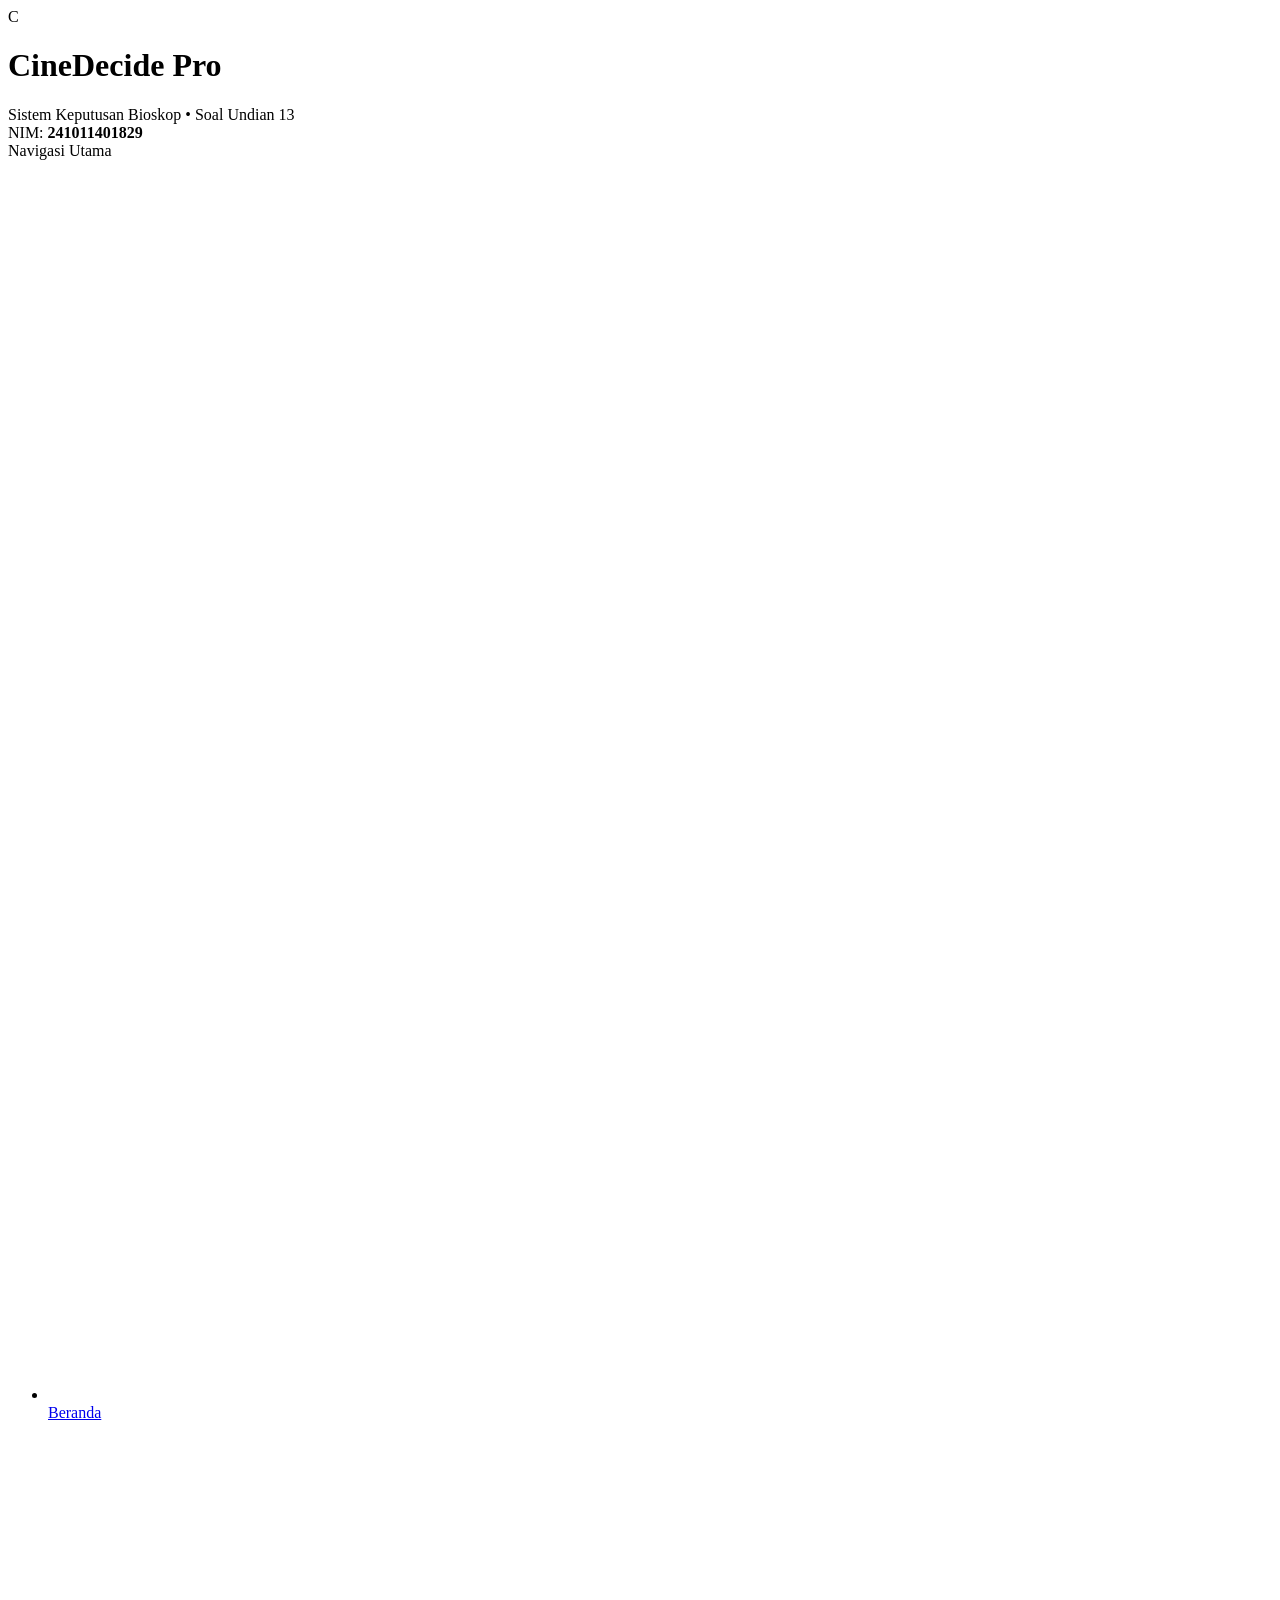
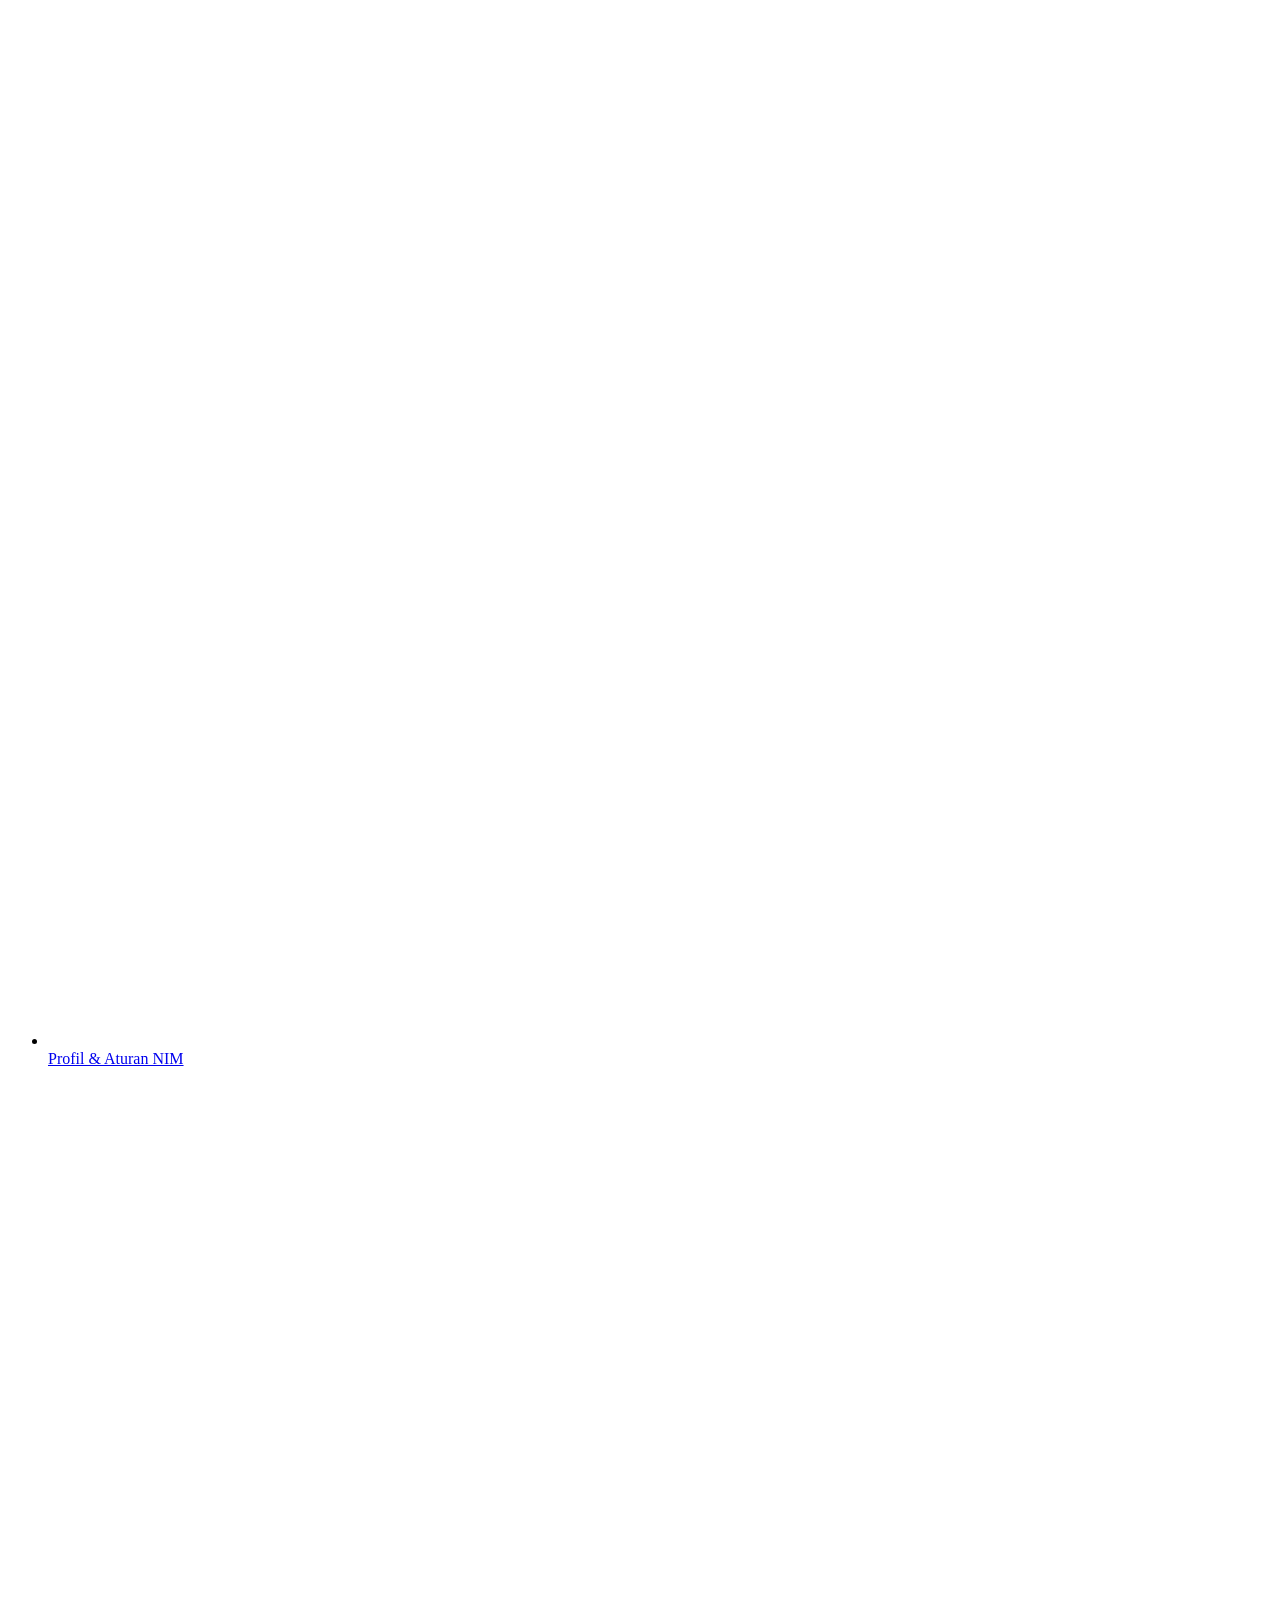
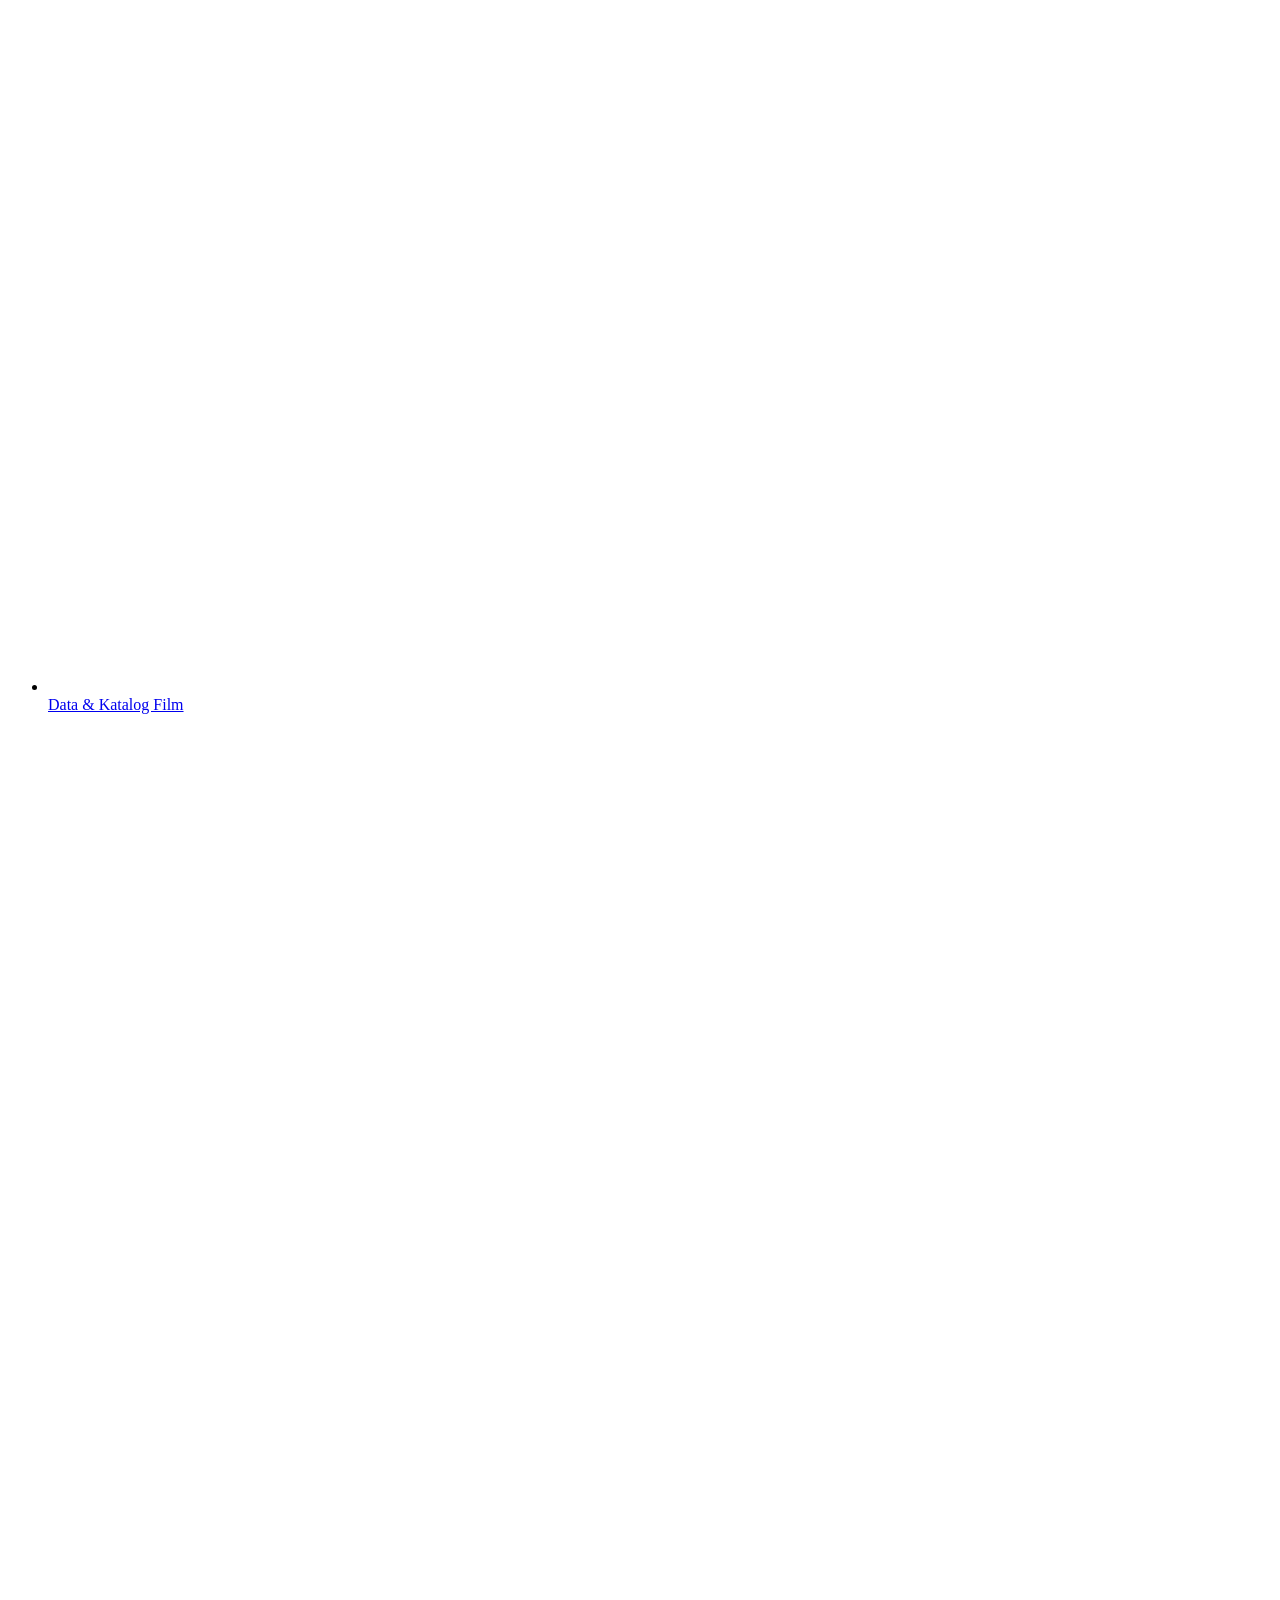
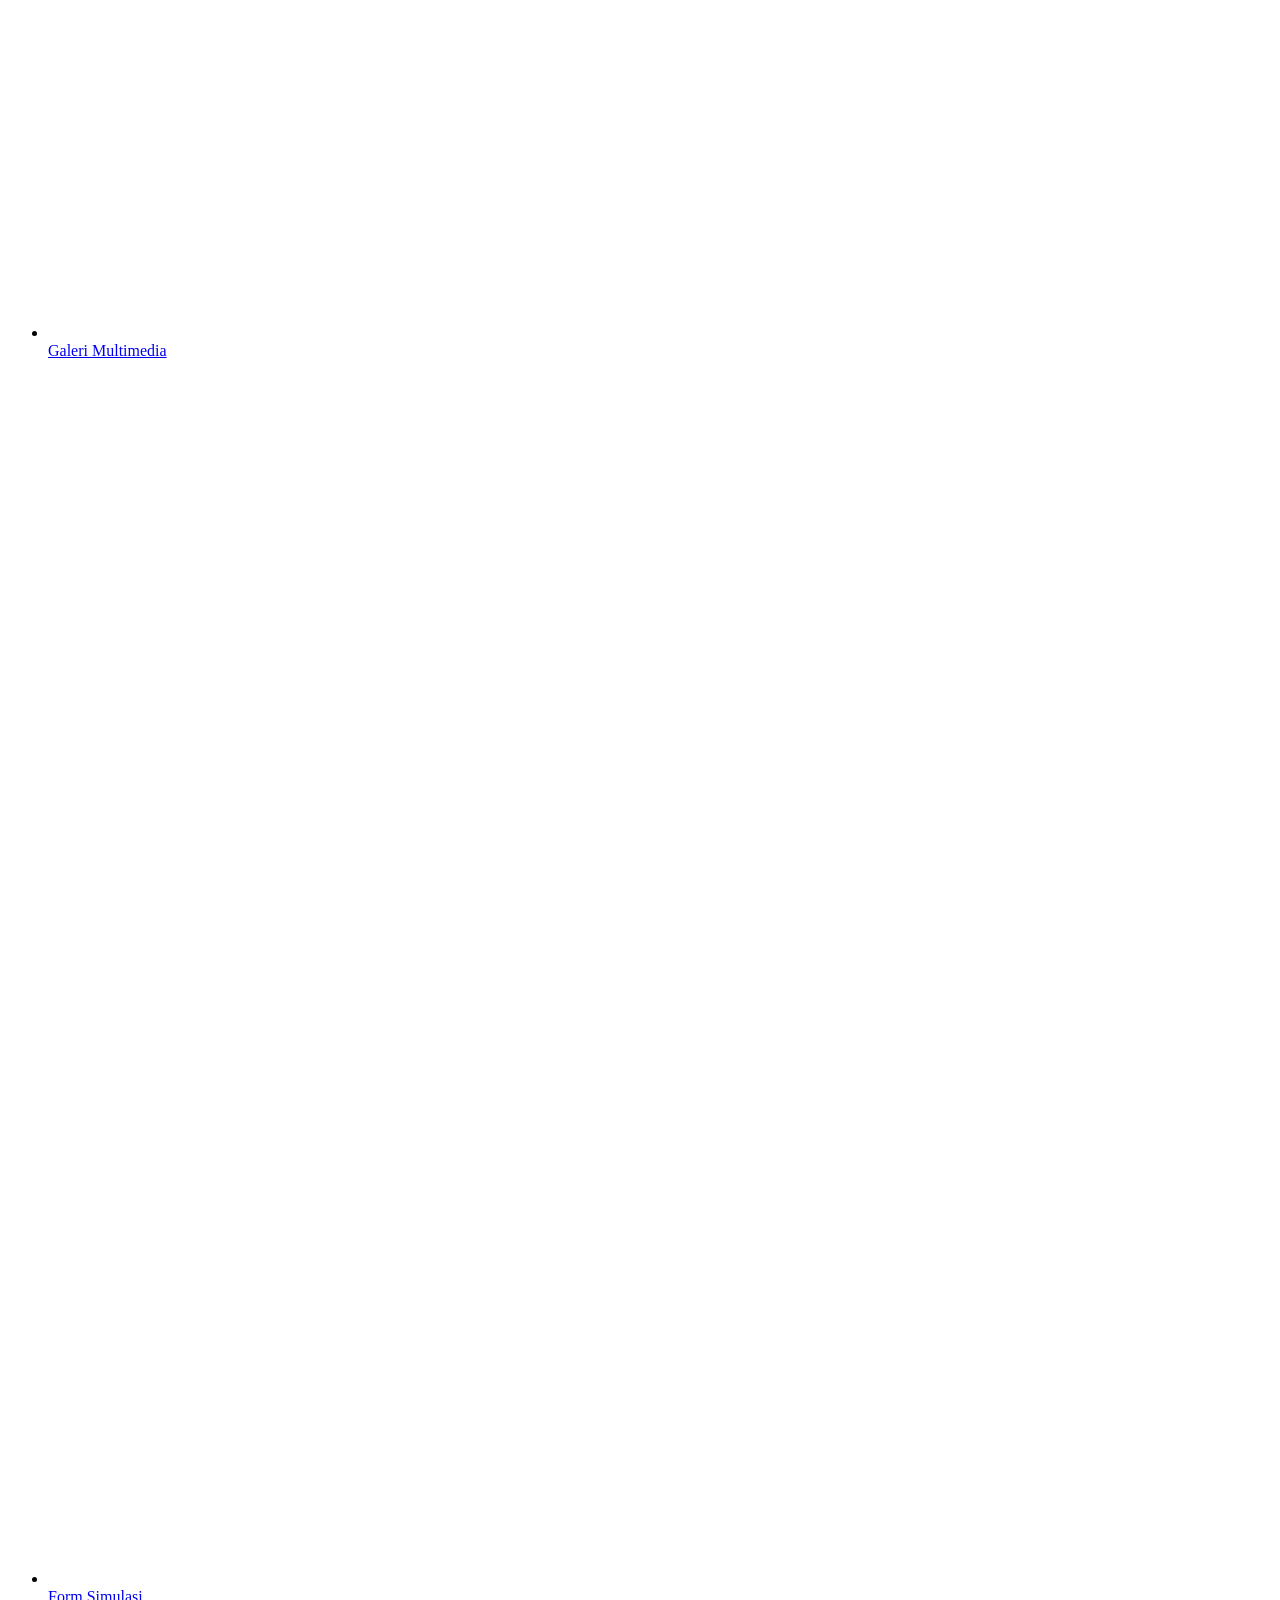
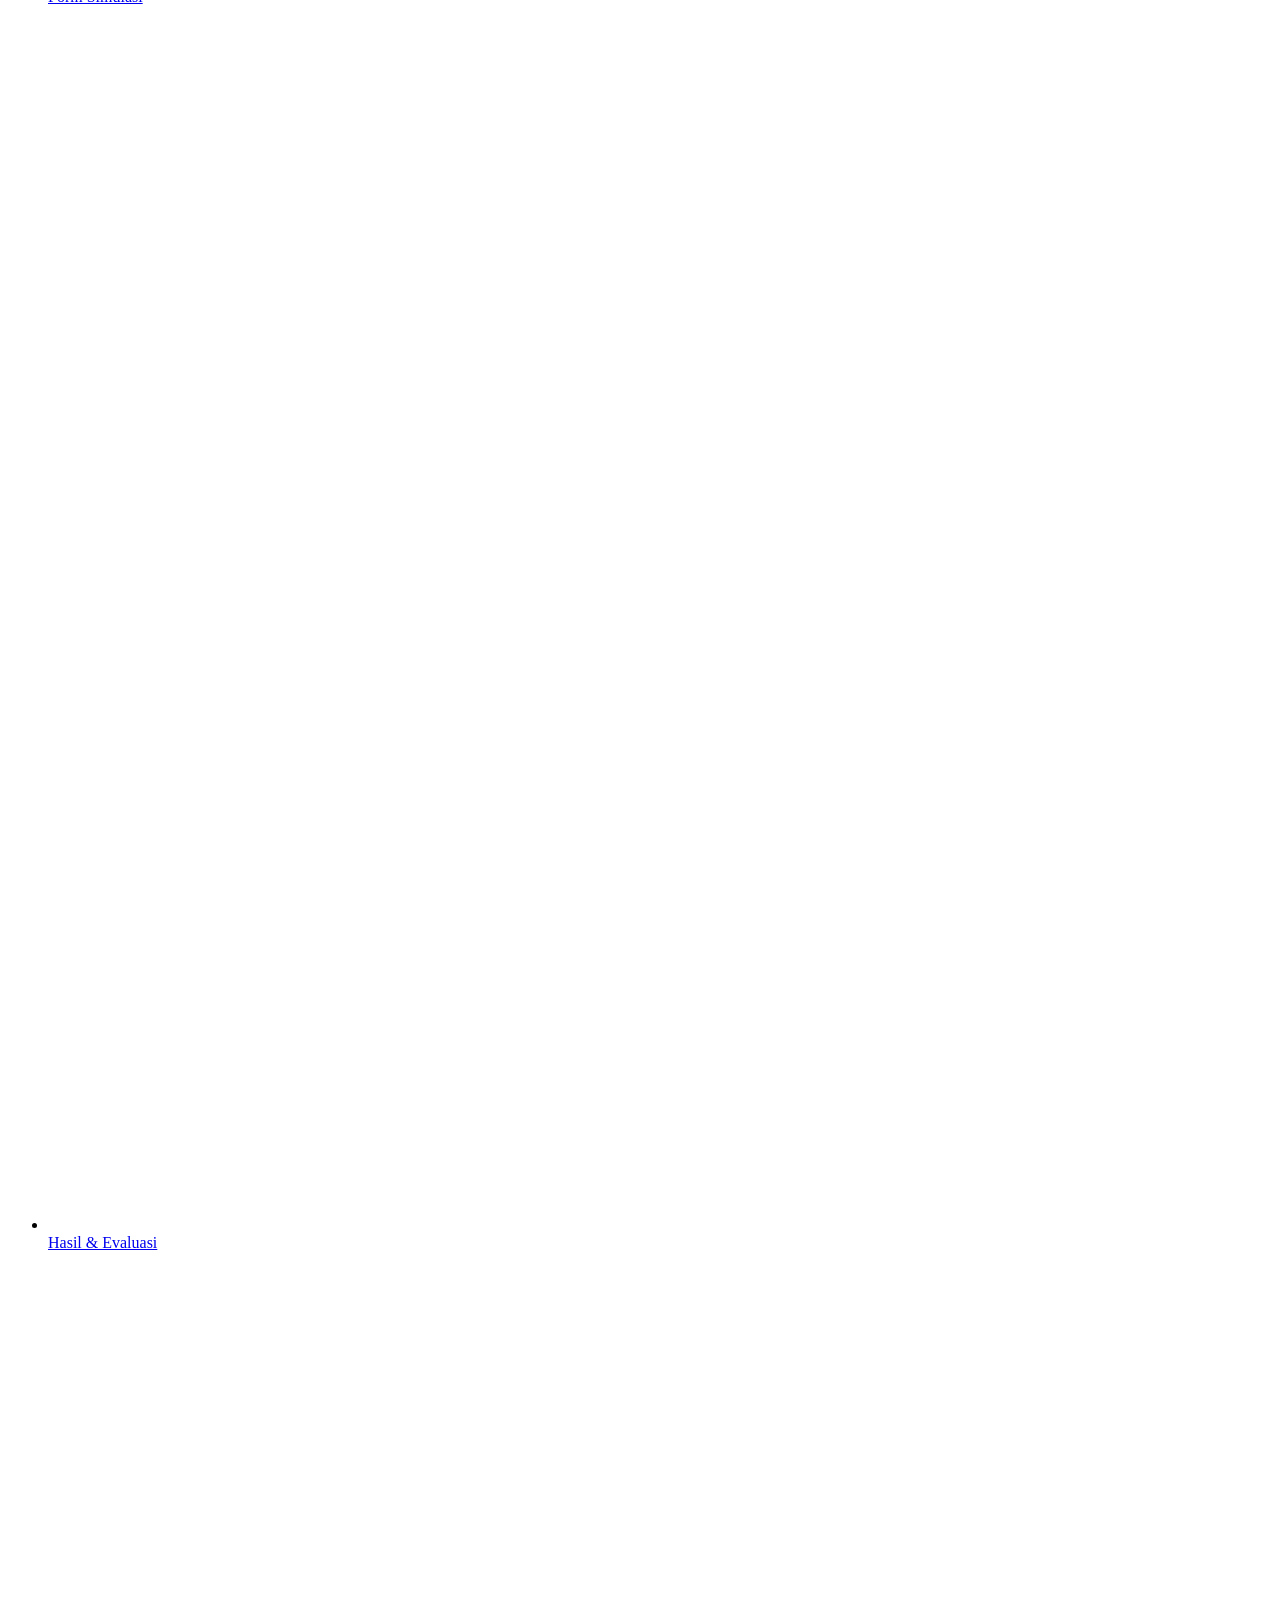
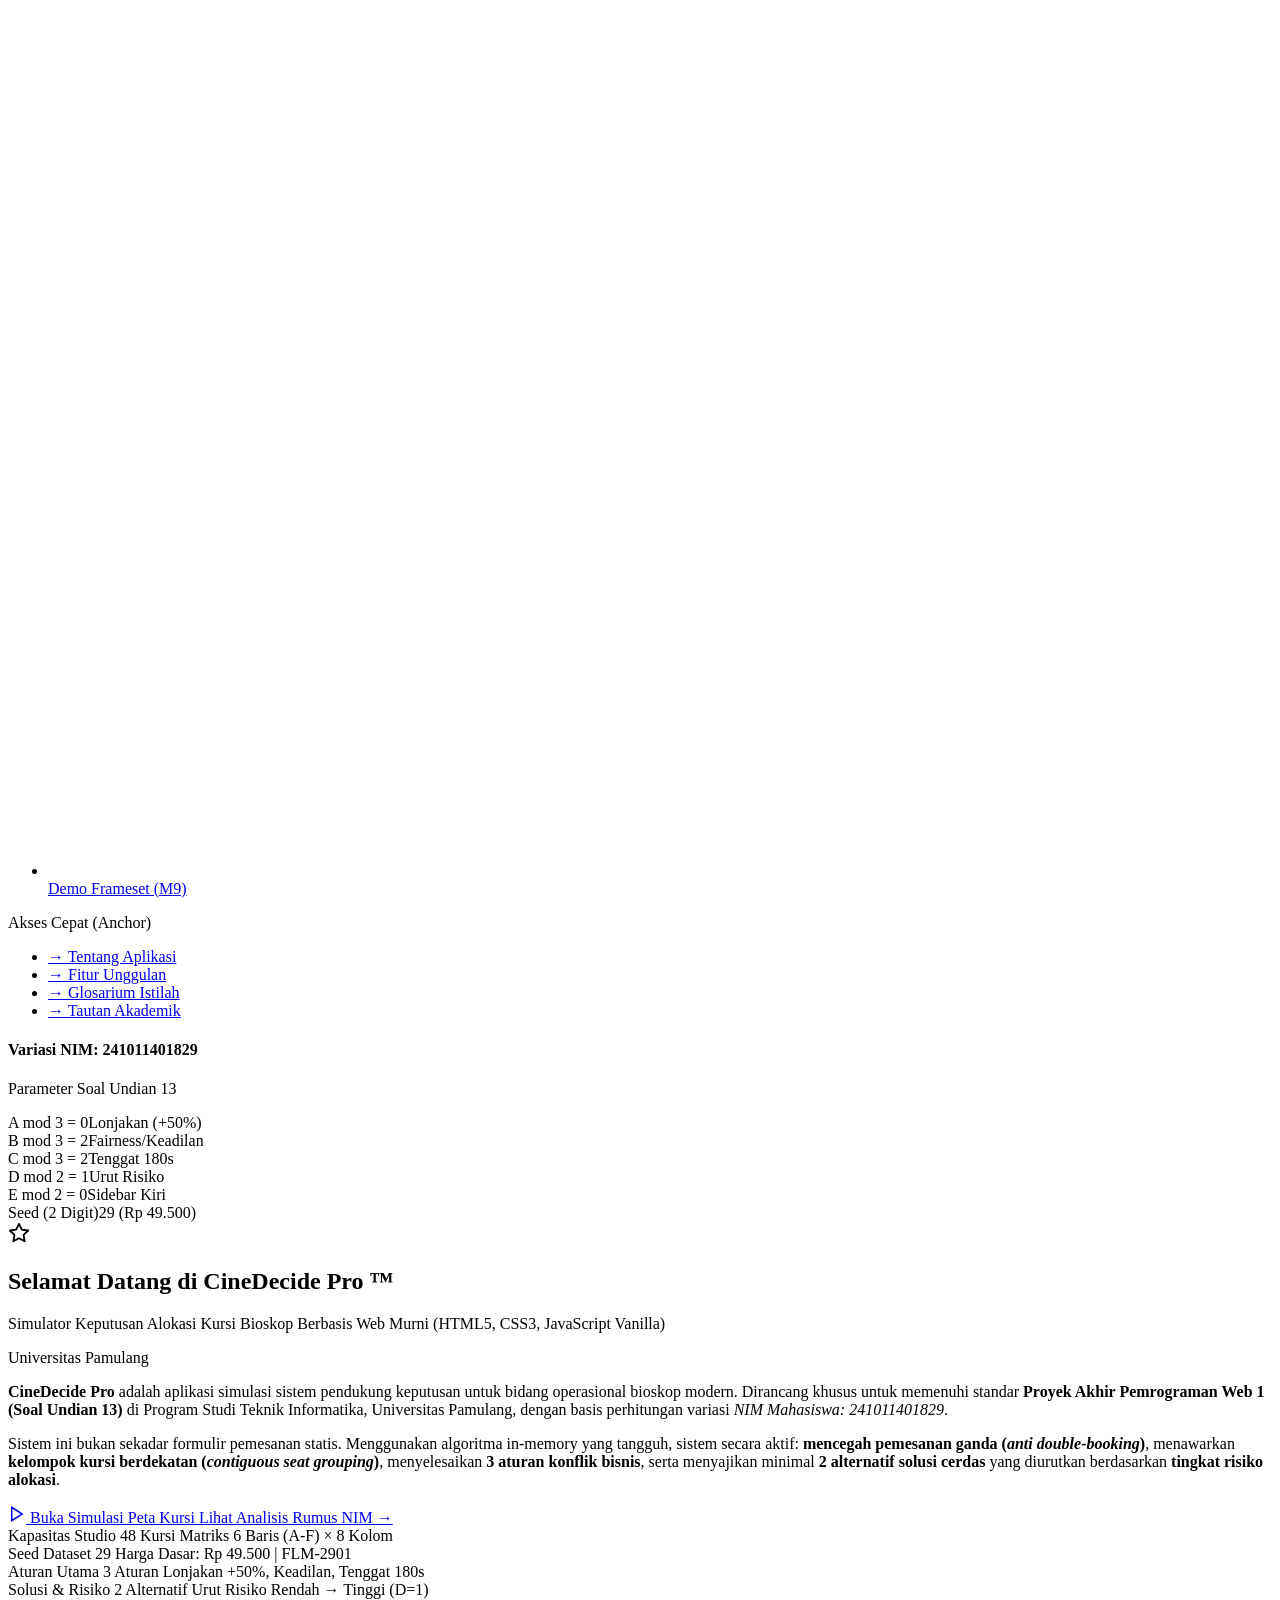
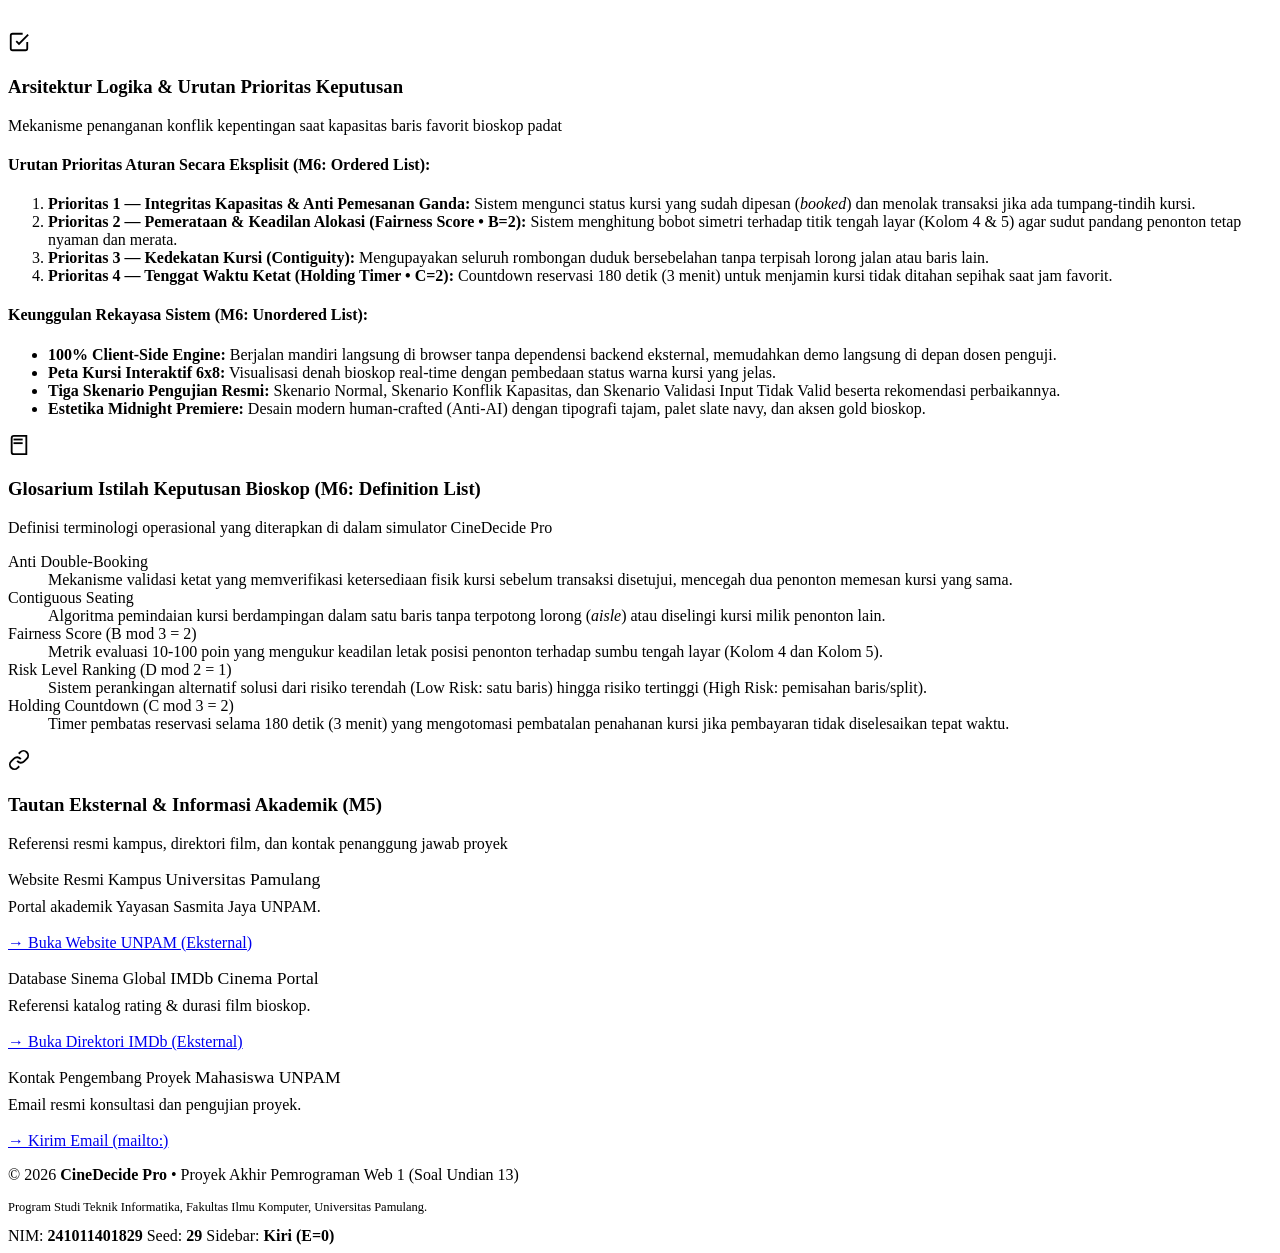
==== index.html @ cacc7852 "Add files via upload" ====
<!DOCTYPE html>
<html lang="id">
<head>
  <meta charset="UTF-8">
  <meta name="viewport" content="width=device-width, initial-scale=1.0">
  <title>CineDecide Pro - Beranda | Proyek Akhir Pemrograman Web 1</title>
  <link rel="stylesheet" href="css/style.css">
  <link rel="icon" type="image/svg+xml" href="assets/images/cinema_logo.svg">
</head>
<body>

  <!-- Header Semantik (M13 Layout DIV) -->
  <header class="main-header">
    <div class="brand-wrapper">
      <div class="brand-logo-icon">C</div>
      <div class="brand-text">
        <h1>CineDecide Pro</h1>
        <span>Sistem Keputusan Bioskop &bull; Soal Undian 13</span>
      </div>
    </div>
    <div class="header-meta">
      <div class="badge-nim">
        <span class="badge-live-pulse"></span>
        NIM: <strong>241011401829</strong>
      </div>
    </div>
  </header>

  <!-- Container Halaman: Sidebar Kiri (E mod 2 = 0) + Konten Utama -->
  <div class="page-container">
    
    <!-- Sidebar KIRI (E=0 Wajib) -->
    <aside class="sidebar-left">
      <div>
        <div class="sidebar-section-title">Navigasi Utama</div>
        <nav class="sidebar-nav">
          <ul>
            <li>
              <a href="index.html" class="active">
                <svg viewBox="0 0 24 24" fill="none" stroke-width="2" stroke-linecap="round" stroke-linejoin="round"><path d="m3 9 9-7 9 7v11a2 2 0 0 1-2 2H5a2 2 0 0 1-2-2z"/><polyline points="9 22 9 12 15 12 15 22"/></svg>
                Beranda
              </a>
            </li>
            <li>
              <a href="profil.html">
                <svg viewBox="0 0 24 24" fill="none" stroke-width="2" stroke-linecap="round" stroke-linejoin="round"><path d="M19 21v-2a4 4 0 0 0-4-4H9a4 4 0 0 0-4 4v2"/><circle cx="12" cy="7" r="4"/></svg>
                Profil &amp; Aturan NIM
              </a>
            </li>
            <li>
              <a href="katalog.html">
                <svg viewBox="0 0 24 24" fill="none" stroke-width="2" stroke-linecap="round" stroke-linejoin="round"><rect width="18" height="18" x="3" y="3" rx="2"/><path d="M3 9h18"/><path d="M9 21V9"/></svg>
                Data &amp; Katalog Film
              </a>
            </li>
            <li>
              <a href="multimedia.html">
                <svg viewBox="0 0 24 24" fill="none" stroke-width="2" stroke-linecap="round" stroke-linejoin="round"><polygon points="23 7 16 12 23 17 23 7"/><rect width="14" height="14" x="1" y="5" rx="2"/></svg>
                Galeri Multimedia
              </a>
            </li>
            <li>
              <a href="simulasi.html">
                <svg viewBox="0 0 24 24" fill="none" stroke-width="2" stroke-linecap="round" stroke-linejoin="round"><path d="M14.5 2H6a2 2 0 0 0-2 2v16a2 2 0 0 0 2 2h12a2 2 0 0 0 2-2V7.5L14.5 2z"/><polyline points="14 2 14 8 20 8"/><path d="M8 13h8"/><path d="M8 17h8"/><path d="M8 9h2"/></svg>
                Form Simulasi
              </a>
            </li>
            <li>
              <a href="evaluasi.html">
                <svg viewBox="0 0 24 24" fill="none" stroke-width="2" stroke-linecap="round" stroke-linejoin="round"><path d="M22 11.08V12a10 10 0 1 1-5.93-9.14"/><polyline points="22 4 12 14.01 9 11.01"/></svg>
                Hasil &amp; Evaluasi
              </a>
            </li>
            <li>
              <a href="frame_demo.html">
                <svg viewBox="0 0 24 24" fill="none" stroke-width="2" stroke-linecap="round" stroke-linejoin="round"><rect width="18" height="18" x="3" y="3" rx="2"/><path d="M3 9h18"/><path d="M3 15h18"/><path d="M9 3v18"/></svg>
                Demo Frameset (M9)
              </a>
            </li>
          </ul>
        </nav>
      </div>

      <!-- Quick Anchor Navigation (M5 Anchor) -->
      <div>
        <div class="sidebar-section-title">Akses Cepat (Anchor)</div>
        <nav class="sidebar-nav">
          <ul>
            <li><a href="#tentang-aplikasi">&rarr; Tentang Aplikasi</a></li>
            <li><a href="#fitur-unggulan">&rarr; Fitur Unggulan</a></li>
            <li><a href="#glosarium-bioskop">&rarr; Glosarium Istilah</a></li>
            <li><a href="#tautan-akademik">&rarr; Tautan Akademik</a></li>
          </ul>
        </nav>
      </div>

      <!-- Card Parameter NIM di Sidebar -->
      <div class="sidebar-info-card">
        <h4>Variasi NIM: 241011401829</h4>
        <p>Parameter Soal Undian 13</p>
        <div class="meta-pill-list">
          <div class="meta-pill"><span>A mod 3 = 0</span><span>Lonjakan (+50%)</span></div>
          <div class="meta-pill"><span>B mod 3 = 2</span><span>Fairness/Keadilan</span></div>
          <div class="meta-pill"><span>C mod 3 = 2</span><span>Tenggat 180s</span></div>
          <div class="meta-pill"><span>D mod 2 = 1</span><span>Urut Risiko</span></div>
          <div class="meta-pill"><span>E mod 2 = 0</span><span>Sidebar Kiri</span></div>
          <div class="meta-pill"><span>Seed (2 Digit)</span><span>29 (Rp 49.500)</span></div>
        </div>
      </div>
    </aside>

    <!-- Konten Utama (M13 Layout DIV) -->
    <main class="main-content">
      
      <!-- Hero Welcome Panel -->
      <section class="card-panel highlight-border" id="tentang-aplikasi">
        <div class="panel-header">
          <div class="panel-title-group">
            <div class="icon-box">
              <svg width="22" height="22" viewBox="0 0 24 24" fill="none" stroke="currentColor" stroke-width="2" stroke-linecap="round" stroke-linejoin="round"><polygon points="12 2 15.09 8.26 22 9.27 17 14.14 18.18 21.02 12 17.77 5.82 21.02 7 14.14 2 9.27 8.91 8.26 12 2"/></svg>
            </div>
            <div>
              <h2>Selamat Datang di CineDecide Pro &trade;</h2>
              <p>Simulator Keputusan Alokasi Kursi Bioskop Berbasis Web Murni (HTML5, CSS3, JavaScript Vanilla)</p>
            </div>
          </div>
          <span class="badge badge-primary">Universitas Pamulang</span>
        </div>

        <p>
          <strong>CineDecide Pro</strong> adalah aplikasi simulasi sistem pendukung keputusan untuk bidang operasional bioskop modern. 
          Dirancang khusus untuk memenuhi standar <strong>Proyek Akhir Pemrograman Web 1 (Soal Undian 13)</strong> di Program Studi Teknik Informatika, 
          Universitas Pamulang, dengan basis perhitungan variasi <em>NIM Mahasiswa: 241011401829</em>.
        </p>

        <p>
          Sistem ini bukan sekadar formulir pemesanan statis. Menggunakan algoritma in-memory yang tangguh, sistem secara aktif:
          <strong>mencegah pemesanan ganda (<em>anti double-booking</em>)</strong>, 
          menawarkan <strong>kelompok kursi berdekatan (<em>contiguous seat grouping</em>)</strong>, 
          menyelesaikan <strong>3 aturan konflik bisnis</strong>, serta menyajikan minimal 
          <strong>2 alternatif solusi cerdas</strong> yang diurutkan berdasarkan <strong>tingkat risiko alokasi</strong>.
        </p>

        <div class="btn-row">
          <a href="simulasi.html" class="btn btn-primary">
            <svg width="18" height="18" viewBox="0 0 24 24" fill="none" stroke="currentColor" stroke-width="2"><polygon points="5 3 19 12 5 21 5 3"/></svg>
            Buka Simulasi Peta Kursi
          </a>
          <a href="profil.html" class="btn btn-secondary">
            Lihat Analisis Rumus NIM &rarr;
          </a>
        </div>
      </section>

      <!-- 4 Stat Metric Cards (Grid Responsive) -->
      <section class="grid-4" style="margin-bottom: 2rem;">
        <div class="stat-card">
          <span class="label">Kapasitas Studio</span>
          <span class="value">48 Kursi</span>
          <span class="desc">Matriks 6 Baris (A-F) &times; 8 Kolom</span>
        </div>
        <div class="stat-card">
          <span class="label">Seed Dataset</span>
          <span class="value">29</span>
          <span class="desc">Harga Dasar: Rp 49.500 | FLM-2901</span>
        </div>
        <div class="stat-card">
          <span class="label">Aturan Utama</span>
          <span class="value">3 Aturan</span>
          <span class="desc">Lonjakan +50%, Keadilan, Tenggat 180s</span>
        </div>
        <div class="stat-card">
          <span class="label">Solusi &amp; Risiko</span>
          <span class="value">2 Alternatif</span>
          <span class="desc">Urut Risiko Rendah &rarr; Tinggi (D=1)</span>
        </div>
      </section>

      <!-- Panel Fitur Unggulan (M6: ol, ul) -->
      <section class="card-panel" id="fitur-unggulan">
        <div class="panel-header">
          <div class="panel-title-group">
            <div class="icon-box">
              <svg width="22" height="22" viewBox="0 0 24 24" fill="none" stroke="currentColor" stroke-width="2"><polyline points="9 11 12 14 22 4"/><path d="M21 12v7a2 2 0 0 1-2 2H5a2 2 0 0 1-2-2V5a2 2 0 0 1 2-2h11"/></svg>
            </div>
            <div>
              <h3>Arsitektur Logika &amp; Urutan Prioritas Keputusan</h3>
              <p>Mekanisme penanganan konflik kepentingan saat kapasitas baris favorit bioskop padat</p>
            </div>
          </div>
        </div>

        <h4>Urutan Prioritas Aturan Secara Eksplisit (M6: Ordered List):</h4>
        <ol class="custom-ol">
          <li><strong>Prioritas 1 &mdash; Integritas Kapasitas &amp; Anti Pemesanan Ganda:</strong> Sistem mengunci status kursi yang sudah dipesan (<em>booked</em>) dan menolak transaksi jika ada tumpang-tindih kursi.</li>
          <li><strong>Prioritas 2 &mdash; Pemerataan &amp; Keadilan Alokasi (Fairness Score &bull; B=2):</strong> Sistem menghitung bobot simetri terhadap titik tengah layar (Kolom 4 &amp; 5) agar sudut pandang penonton tetap nyaman dan merata.</li>
          <li><strong>Prioritas 3 &mdash; Kedekatan Kursi (Contiguity):</strong> Mengupayakan seluruh rombongan duduk bersebelahan tanpa terpisah lorong jalan atau baris lain.</li>
          <li><strong>Prioritas 4 &mdash; Tenggat Waktu Ketat (Holding Timer &bull; C=2):</strong> Countdown reservasi 180 detik (3 menit) untuk menjamin kursi tidak ditahan sepihak saat jam favorit.</li>
        </ol>

        <h4>Keunggulan Rekayasa Sistem (M6: Unordered List):</h4>
        <ul class="custom-ul">
          <li><strong>100% Client-Side Engine:</strong> Berjalan mandiri langsung di browser tanpa dependensi backend eksternal, memudahkan demo langsung di depan dosen penguji.</li>
          <li><strong>Peta Kursi Interaktif 6x8:</strong> Visualisasi denah bioskop real-time dengan pembedaan status warna kursi yang jelas.</li>
          <li><strong>Tiga Skenario Pengujian Resmi:</strong> Skenario Normal, Skenario Konflik Kapasitas, dan Skenario Validasi Input Tidak Valid beserta rekomendasi perbaikannya.</li>
          <li><strong>Estetika Midnight Premiere:</strong> Desain modern human-crafted (Anti-AI) dengan tipografi tajam, palet slate navy, dan aksen gold bioskop.</li>
        </ul>
      </section>

      <!-- Glosarium Istilah Bioskop (M6: Definition List <dl>) -->
      <section class="card-panel" id="glosarium-bioskop">
        <div class="panel-header">
          <div class="panel-title-group">
            <div class="icon-box">
              <svg width="22" height="22" viewBox="0 0 24 24" fill="none" stroke="currentColor" stroke-width="2"><path d="M4 19.5v-15A2.5 2.5 0 0 1 6.5 2H20v20H6.5a2.5 2.5 0 0 1-2.5-2.5Z"/><path d="M6 6h10"/><path d="M6 10h10"/></svg>
            </div>
            <div>
              <h3>Glosarium Istilah Keputusan Bioskop (M6: Definition List)</h3>
              <p>Definisi terminologi operasional yang diterapkan di dalam simulator CineDecide Pro</p>
            </div>
          </div>
        </div>

        <dl class="custom-dl">
          <dt>Anti Double-Booking</dt>
          <dd>Mekanisme validasi ketat yang memverifikasi ketersediaan fisik kursi sebelum transaksi disetujui, mencegah dua penonton memesan kursi yang sama.</dd>

          <dt>Contiguous Seating</dt>
          <dd>Algoritma pemindaian kursi berdampingan dalam satu baris tanpa terpotong lorong (<em>aisle</em>) atau diselingi kursi milik penonton lain.</dd>

          <dt>Fairness Score (B mod 3 = 2)</dt>
          <dd>Metrik evaluasi 10-100 poin yang mengukur keadilan letak posisi penonton terhadap sumbu tengah layar (Kolom 4 dan Kolom 5).</dd>

          <dt>Risk Level Ranking (D mod 2 = 1)</dt>
          <dd>Sistem perankingan alternatif solusi dari risiko terendah (Low Risk: satu baris) hingga risiko tertinggi (High Risk: pemisahan baris/split).</dd>

          <dt>Holding Countdown (C mod 3 = 2)</dt>
          <dd>Timer pembatas reservasi selama 180 detik (3 menit) yang mengotomasi pembatalan penahanan kursi jika pembayaran tidak diselesaikan tepat waktu.</dd>
        </dl>
      </section>

      <!-- Tautan Eksternal & Akademik (M5: Internal, External, Mailto) -->
      <section class="card-panel" id="tautan-akademik">
        <div class="panel-header">
          <div class="panel-title-group">
            <div class="icon-box">
              <svg width="22" height="22" viewBox="0 0 24 24" fill="none" stroke="currentColor" stroke-width="2"><path d="M10 13a5 5 0 0 0 7.54.54l3-3a5 5 0 0 0-7.07-7.07l-1.72 1.71"/><path d="M14 11a5 5 0 0 0-7.54-.54l-3 3a5 5 0 0 0 7.07 7.07l1.71-1.71"/></svg>
            </div>
            <div>
              <h3>Tautan Eksternal &amp; Informasi Akademik (M5)</h3>
              <p>Referensi resmi kampus, direktori film, dan kontak penanggung jawab proyek</p>
            </div>
          </div>
        </div>

        <div class="grid-3">
          <div class="stat-card">
            <span class="label">Website Resmi Kampus</span>
            <span class="value" style="font-size: 1.1rem; margin-top: 0.3rem;">Universitas Pamulang</span>
            <p class="desc" style="margin-top: 0.5rem;">
              Portal akademik Yayasan Sasmita Jaya UNPAM.
              <br><br>
              <a href="https://unpam.ac.id" target="_blank" rel="noopener noreferrer">&rarr; Buka Website UNPAM (Eksternal)</a>
            </p>
          </div>

          <div class="stat-card">
            <span class="label">Database Sinema Global</span>
            <span class="value" style="font-size: 1.1rem; margin-top: 0.3rem;">IMDb Cinema Portal</span>
            <p class="desc" style="margin-top: 0.5rem;">
              Referensi katalog rating &amp; durasi film bioskop.
              <br><br>
              <a href="https://www.imdb.com" target="_blank" rel="noopener noreferrer">&rarr; Buka Direktori IMDb (Eksternal)</a>
            </p>
          </div>

          <div class="stat-card">
            <span class="label">Kontak Pengembang Proyek</span>
            <span class="value" style="font-size: 1.1rem; margin-top: 0.3rem;">Mahasiswa UNPAM</span>
            <p class="desc" style="margin-top: 0.5rem;">
              Email resmi konsultasi dan pengujian proyek.
              <br><br>
              <a href="mailto:241011401829@mahasiswa.unpam.ac.id">&rarr; Kirim Email (mailto:)</a>
            </p>
          </div>
        </div>
      </section>

    </main>
  </div>

  <!-- Footer Semantik (M13 Layout DIV) -->
  <footer class="main-footer">
    <div class="footer-inner">
      <div class="footer-left">
        <p>&copy; 2026 <strong>CineDecide Pro</strong> &bull; Proyek Akhir Pemrograman Web 1 (Soal Undian 13)</p>
        <p style="font-size: 0.78rem; margin-top: 0.2rem;">Program Studi Teknik Informatika, Fakultas Ilmu Komputer, Universitas Pamulang.</p>
      </div>
      <div class="footer-right">
        <span>NIM: <strong>241011401829</strong></span>
        <span>Seed: <strong>29</strong></span>
        <span>Sidebar: <strong>Kiri (E=0)</strong></span>
      </div>
    </div>
  </footer>

</body>
</html>
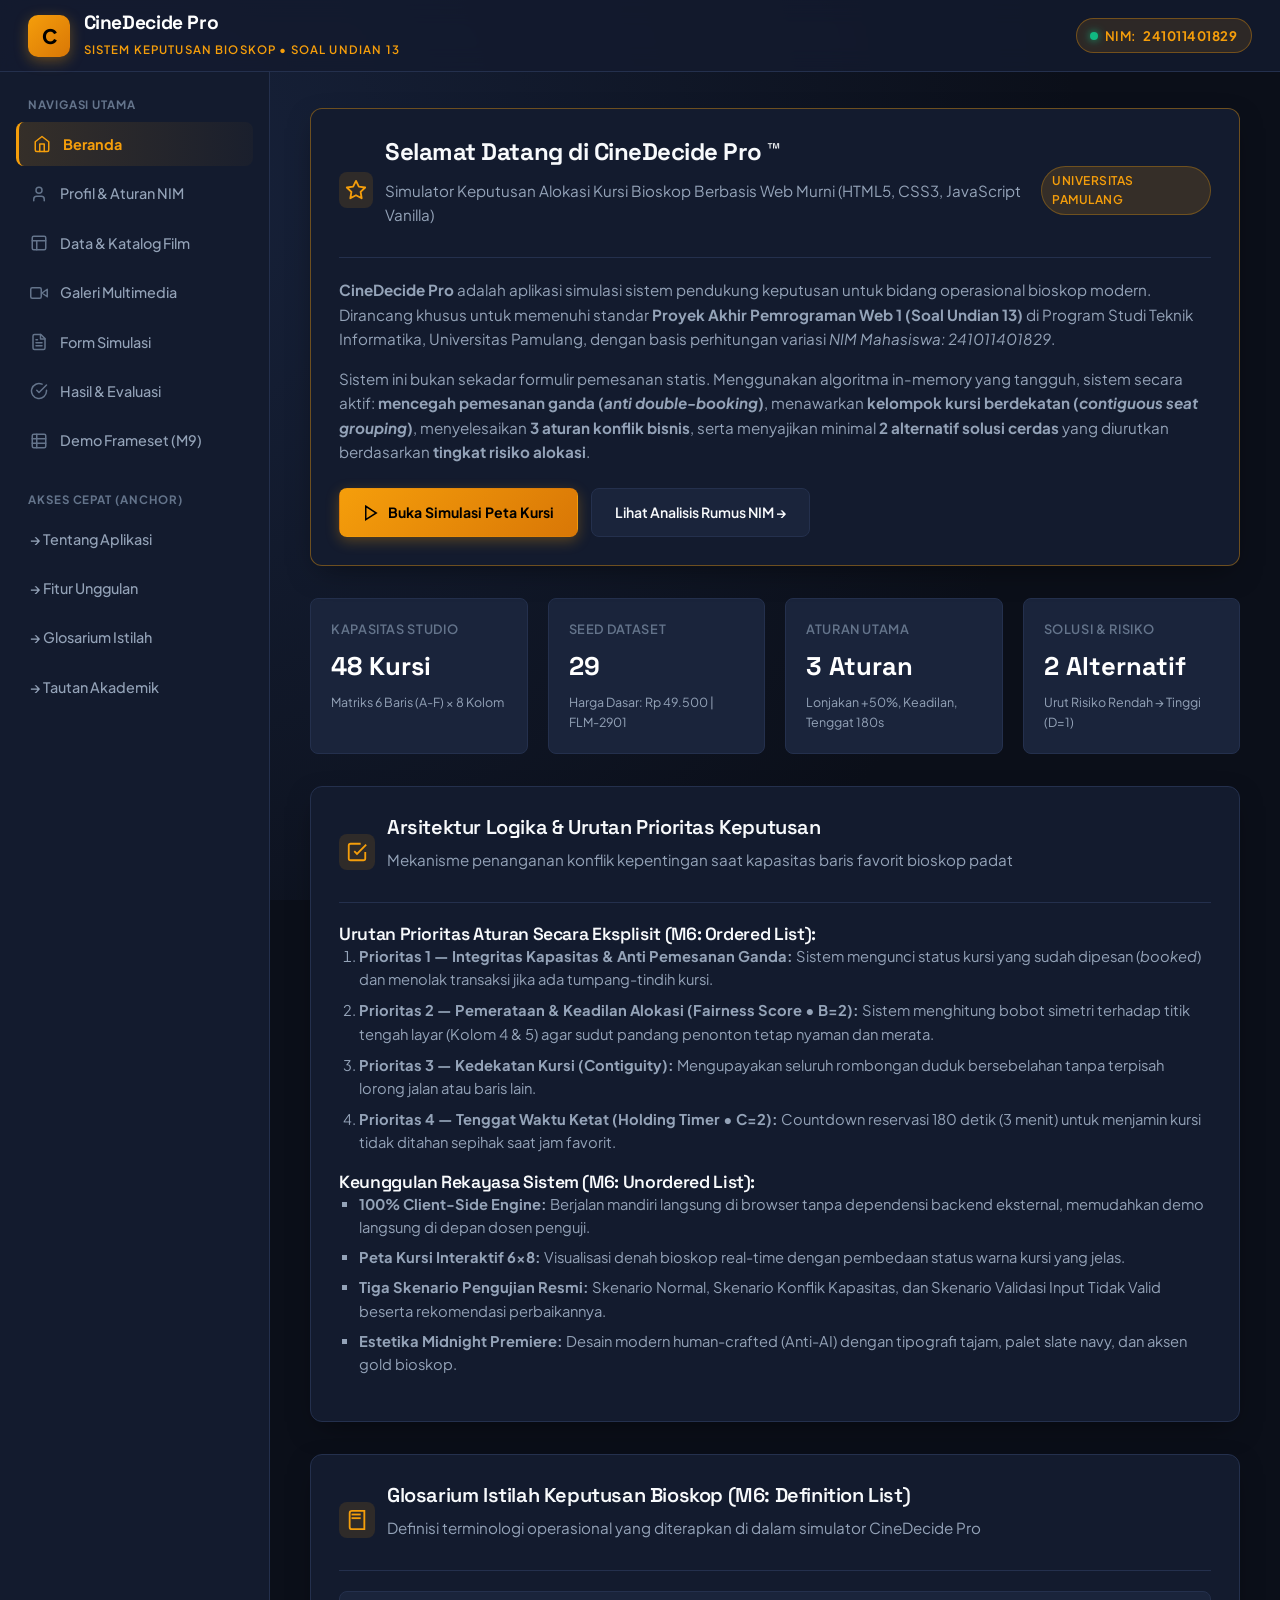
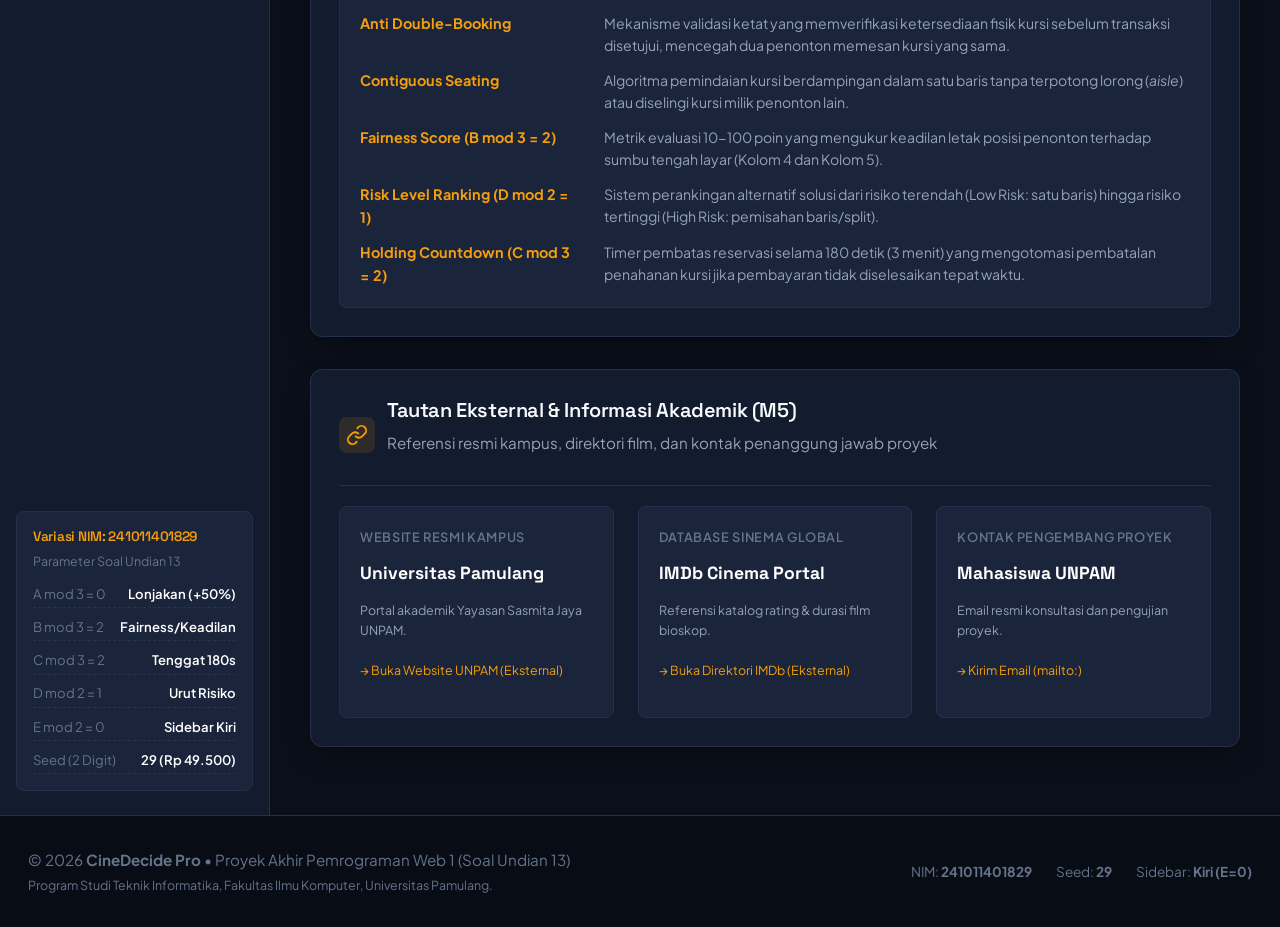
==== commit 289db30d: "Add files via upload" ====
--- a/index.html
+++ b/index.html
@@ -4,8 +4,8 @@
   <meta charset="UTF-8">
   <meta name="viewport" content="width=device-width, initial-scale=1.0">
   <title>CineDecide Pro - Beranda | Proyek Akhir Pemrograman Web 1</title>
-  <link rel="stylesheet" href="css/style.css">
-  <link rel="icon" type="image/svg+xml" href="assets/images/cinema_logo.svg">
+  <link rel="stylesheet" href="css/style.css" onerror="this.onerror=null;this.href='style.css';">
+  <link rel="icon" type="image/svg+xml" href="assets/images/cinema_logo.svg" onerror="this.onerror=null;this.href='cinema_logo.svg';">
 </head>
 <body>
 
--- a/style.css
+++ b/style.css
@@ -0,0 +1,1248 @@
+/* ==============================================================================
+   CineDecide Pro - Stylesheet Resmi
+   Proyek Akhir Pemrograman Web 1 - Soal Undian 13 (Universitas Pamulang)
+   NIM: 241011401829 | Variasi NIM: E=0 (Sidebar Kiri)
+   Tema: Midnight Premiere (Dark Slate, Navy & Gold Accent - Anti-AI Aesthetic)
+   Kompetensi: M11 - M13 (CSS Eksternal, Class/ID, Pseudo-class, Layout DIV)
+   ============================================================================== */
+
+@import url('https://fonts.googleapis.com/css2?family=Plus+Jakarta+Sans:wght@300;400;500;600;700;800&family=Space+Grotesk:wght@500;700&display=swap');
+
+:root {
+  /* Color Palette - Midnight Premiere */
+  --bg-dark: #0B0F19;
+  --bg-card: #131B2E;
+  --bg-card-alt: #1A243B;
+  --border-color: #24304D;
+  --border-focus: #F59E0B;
+  
+  --text-main: #F8FAFC;
+  --text-muted: #94A3B8;
+  --text-dim: #64748B;
+
+  --accent-gold: #F59E0B;
+  --accent-gold-hover: #D97706;
+  --accent-gold-glow: rgba(245, 158, 11, 0.25);
+
+  --accent-blue: #38BDF8;
+  --accent-emerald: #10B981;
+  --accent-rose: #F43F5E;
+  --accent-purple: #A855F7;
+
+  /* Seat Status Colors */
+  --seat-avail: #1E293B;
+  --seat-avail-hover: #334155;
+  --seat-booked: #E11D48;
+  --seat-selected: #F59E0B;
+  --seat-suggested: #06B6D4;
+
+  /* Dimensions */
+  --sidebar-width: 270px;
+  --header-height: 72px;
+  --border-radius: 12px;
+  --border-radius-sm: 8px;
+  --transition-fast: all 0.2s cubic-bezier(0.4, 0, 0.2, 1);
+  --shadow-card: 0 10px 30px -10px rgba(0, 0, 0, 0.5);
+  --shadow-glow: 0 0 20px rgba(245, 158, 11, 0.2);
+}
+
+/* Base & Reset */
+* {
+  margin: 0;
+  padding: 0;
+  box-sizing: border-box;
+}
+
+html {
+  font-family: 'Plus Jakarta Sans', -apple-system, BlinkMacSystemFont, 'Segoe UI', Roboto, sans-serif;
+  background-color: var(--bg-dark);
+  color: var(--text-main);
+  line-height: 1.6;
+  scroll-behavior: smooth;
+}
+
+body {
+  min-height: 100vh;
+  display: flex;
+  flex-direction: column;
+  background: radial-gradient(circle at 10% 20%, #17223b 0%, #0B0F19 70%);
+  background-attachment: fixed;
+}
+
+/* Typography & Headings (M1-M3) */
+h1, h2, h3, h4, h5, h6 {
+  font-family: 'Space Grotesk', sans-serif;
+  color: var(--text-main);
+  line-height: 1.25;
+  letter-spacing: -0.02em;
+}
+
+h1 { font-size: 2rem; font-weight: 700; margin-bottom: 0.75rem; }
+h2 { font-size: 1.5rem; font-weight: 700; margin-bottom: 0.75rem; }
+h3 { font-size: 1.25rem; font-weight: 600; margin-bottom: 0.5rem; }
+h4 { font-size: 1.1rem; font-weight: 600; }
+
+p {
+  color: var(--text-muted);
+  margin-bottom: 1rem;
+  font-size: 0.95rem;
+}
+
+a {
+  color: var(--accent-gold);
+  text-decoration: none;
+  transition: var(--transition-fast);
+}
+
+a:hover {
+  color: #FBBF24;
+  text-decoration: underline;
+}
+
+/* Header (M13 Layout DIV) */
+.main-header {
+  height: var(--header-height);
+  background: rgba(19, 27, 46, 0.85);
+  backdrop-filter: blur(12px);
+  border-bottom: 1px solid var(--border-color);
+  position: sticky;
+  top: 0;
+  z-index: 100;
+  display: flex;
+  align-items: center;
+  justify-content: space-between;
+  padding: 0 1.75rem;
+}
+
+.brand-wrapper {
+  display: flex;
+  align-items: center;
+  gap: 0.85rem;
+}
+
+.brand-logo-icon {
+  width: 42px;
+  height: 42px;
+  background: linear-gradient(135deg, #F59E0B 0%, #D97706 100%);
+  border-radius: 10px;
+  display: flex;
+  align-items: center;
+  justify-content: center;
+  box-shadow: 0 4px 14px rgba(245, 158, 11, 0.35);
+  color: #000;
+  font-weight: 800;
+  font-size: 1.25rem;
+}
+
+.brand-text h1 {
+  font-size: 1.2rem;
+  margin: 0;
+  color: #FFF;
+}
+
+.brand-text span {
+  font-size: 0.72rem;
+  color: var(--accent-gold);
+  text-transform: uppercase;
+  letter-spacing: 0.1em;
+  font-weight: 600;
+}
+
+.header-meta {
+  display: flex;
+  align-items: center;
+  gap: 1rem;
+}
+
+.badge-nim {
+  background: rgba(245, 158, 11, 0.12);
+  border: 1px solid rgba(245, 158, 11, 0.35);
+  color: var(--accent-gold);
+  padding: 0.35rem 0.85rem;
+  border-radius: 9999px;
+  font-size: 0.82rem;
+  font-weight: 600;
+  letter-spacing: 0.04em;
+  display: flex;
+  align-items: center;
+  gap: 0.4rem;
+}
+
+.badge-live-pulse {
+  width: 8px;
+  height: 8px;
+  background: var(--accent-emerald);
+  border-radius: 50%;
+  box-shadow: 0 0 8px var(--accent-emerald);
+  animation: pulse-ring 2s infinite;
+}
+
+@keyframes pulse-ring {
+  0% { transform: scale(0.95); opacity: 0.8; }
+  50% { transform: scale(1.3); opacity: 1; }
+  100% { transform: scale(0.95); opacity: 0.8; }
+}
+
+/* Page Wrapper & Layout DIV (E mod 2 = 0: Sidebar Kiri) */
+.page-container {
+  display: flex;
+  flex: 1;
+  min-height: calc(100vh - var(--header-height));
+}
+
+/* Sidebar KIRI (E=0 Wajib) */
+.sidebar-left {
+  width: var(--sidebar-width);
+  background: var(--bg-card);
+  border-right: 1px solid var(--border-color);
+  padding: 1.5rem 1rem;
+  display: flex;
+  flex-direction: column;
+  gap: 1.75rem;
+  flex-shrink: 0;
+}
+
+.sidebar-section-title {
+  font-size: 0.72rem;
+  text-transform: uppercase;
+  letter-spacing: 0.08em;
+  color: var(--text-dim);
+  font-weight: 700;
+  margin-bottom: 0.5rem;
+  padding-left: 0.75rem;
+}
+
+.sidebar-nav ul {
+  list-style: none;
+  display: flex;
+  flex-direction: column;
+  gap: 0.35rem;
+}
+
+.sidebar-nav a {
+  display: flex;
+  align-items: center;
+  gap: 0.75rem;
+  padding: 0.65rem 0.85rem;
+  border-radius: var(--border-radius-sm);
+  color: var(--text-muted);
+  font-weight: 500;
+  font-size: 0.9rem;
+  text-decoration: none;
+  transition: var(--transition-fast);
+}
+
+.sidebar-nav a svg {
+  width: 18px;
+  height: 18px;
+  stroke: var(--text-dim);
+  transition: var(--transition-fast);
+}
+
+/* Pseudo-classes (:hover, :focus, .active) */
+.sidebar-nav a:hover {
+  background: rgba(255, 255, 255, 0.05);
+  color: #FFF;
+  transform: translateX(4px);
+}
+
+.sidebar-nav a:hover svg {
+  stroke: var(--accent-gold);
+}
+
+.sidebar-nav a.active {
+  background: linear-gradient(90deg, rgba(245, 158, 11, 0.15) 0%, rgba(245, 158, 11, 0.03) 100%);
+  color: var(--accent-gold);
+  border-left: 3px solid var(--accent-gold);
+  font-weight: 700;
+}
+
+.sidebar-nav a.active svg {
+  stroke: var(--accent-gold);
+}
+
+/* Sidebar NIM Card */
+.sidebar-info-card {
+  margin-top: auto;
+  background: var(--bg-card-alt);
+  border: 1px solid var(--border-color);
+  border-radius: var(--border-radius-sm);
+  padding: 1rem;
+  font-size: 0.82rem;
+}
+
+.sidebar-info-card h4 {
+  color: var(--accent-gold);
+  font-size: 0.85rem;
+  margin-bottom: 0.4rem;
+}
+
+.sidebar-info-card p {
+  font-size: 0.78rem;
+  margin-bottom: 0.5rem;
+  color: var(--text-dim);
+}
+
+.meta-pill-list {
+  display: flex;
+  flex-direction: column;
+  gap: 0.3rem;
+}
+
+.meta-pill {
+  display: flex;
+  justify-content: space-between;
+  padding: 0.2rem 0;
+  border-bottom: 1px dashed rgba(255, 255, 255, 0.07);
+}
+
+.meta-pill span:first-child {
+  color: var(--text-dim);
+}
+
+.meta-pill span:last-child {
+  color: #FFF;
+  font-weight: 600;
+}
+
+/* Main Content Area */
+.main-content {
+  flex: 1;
+  padding: 2.25rem 2.5rem;
+  max-width: 1400px;
+  margin: 0 auto;
+  width: 100%;
+}
+
+/* Card & Panels (Anti-AI Aesthetics) */
+.card-panel {
+  background: var(--bg-card);
+  border: 1px solid var(--border-color);
+  border-radius: var(--border-radius);
+  padding: 1.75rem;
+  box-shadow: var(--shadow-card);
+  margin-bottom: 2rem;
+  position: relative;
+}
+
+.card-panel.highlight-border {
+  border-color: rgba(245, 158, 11, 0.4);
+}
+
+.panel-header {
+  display: flex;
+  align-items: center;
+  justify-content: space-between;
+  margin-bottom: 1.25rem;
+  padding-bottom: 0.85rem;
+  border-bottom: 1px solid var(--border-color);
+}
+
+.panel-title-group {
+  display: flex;
+  align-items: center;
+  gap: 0.75rem;
+}
+
+.panel-title-group .icon-box {
+  width: 36px;
+  height: 36px;
+  border-radius: 8px;
+  background: rgba(245, 158, 11, 0.12);
+  display: flex;
+  align-items: center;
+  justify-content: center;
+  color: var(--accent-gold);
+}
+
+/* Grid Layouts (2 - 3 Columns) */
+.grid-2 {
+  display: grid;
+  grid-template-columns: repeat(2, 1fr);
+  gap: 1.5rem;
+}
+
+.grid-3 {
+  display: grid;
+  grid-template-columns: repeat(3, 1fr);
+  gap: 1.5rem;
+}
+
+.grid-4 {
+  display: grid;
+  grid-template-columns: repeat(4, 1fr);
+  gap: 1.25rem;
+}
+
+/* Stat Card */
+.stat-card {
+  background: var(--bg-card-alt);
+  border: 1px solid var(--border-color);
+  border-radius: var(--border-radius-sm);
+  padding: 1.25rem;
+  display: flex;
+  flex-direction: column;
+  gap: 0.4rem;
+  transition: var(--transition-fast);
+}
+
+.stat-card:hover {
+  transform: translateY(-3px);
+  border-color: var(--accent-gold);
+  box-shadow: 0 8px 24px rgba(0, 0, 0, 0.3);
+}
+
+.stat-card .label {
+  font-size: 0.8rem;
+  color: var(--text-dim);
+  text-transform: uppercase;
+  letter-spacing: 0.05em;
+  font-weight: 600;
+}
+
+.stat-card .value {
+  font-size: 1.6rem;
+  font-weight: 700;
+  color: #FFF;
+  font-family: 'Space Grotesk', sans-serif;
+}
+
+.stat-card .desc {
+  font-size: 0.78rem;
+  color: var(--text-muted);
+}
+
+/* Badges & Pills */
+.badge {
+  display: inline-flex;
+  align-items: center;
+  gap: 0.3rem;
+  padding: 0.25rem 0.65rem;
+  border-radius: 9999px;
+  font-size: 0.75rem;
+  font-weight: 600;
+  text-transform: uppercase;
+  letter-spacing: 0.04em;
+}
+
+.badge-primary { background: rgba(245, 158, 11, 0.15); color: var(--accent-gold); border: 1px solid rgba(245, 158, 11, 0.3); }
+.badge-success { background: rgba(16, 185, 129, 0.15); color: var(--accent-emerald); border: 1px solid rgba(16, 185, 129, 0.3); }
+.badge-danger  { background: rgba(244, 63, 94, 0.15);  color: var(--accent-rose); border: 1px solid rgba(244, 63, 94, 0.3); }
+.badge-info    { background: rgba(56, 189, 248, 0.15); color: var(--accent-blue); border: 1px solid rgba(56, 189, 248, 0.3); }
+
+/* Tables (M7 Fluid Responsive Tables, nth-child, th, td, colspan, rowspan) */
+.table-responsive {
+  width: 100%;
+  overflow-x: auto;
+  border-radius: var(--border-radius-sm);
+  border: 1px solid var(--border-color);
+  background: var(--bg-card-alt);
+}
+
+table.data-table {
+  width: 100%;
+  border-collapse: collapse;
+  text-align: left;
+  font-size: 0.88rem;
+}
+
+table.data-table th {
+  background: #172036;
+  color: var(--text-main);
+  padding: 0.9rem 1rem;
+  font-weight: 700;
+  font-size: 0.8rem;
+  text-transform: uppercase;
+  letter-spacing: 0.06em;
+  border-bottom: 2px solid var(--border-color);
+  white-space: nowrap;
+}
+
+table.data-table td {
+  padding: 0.85rem 1rem;
+  border-bottom: 1px solid var(--border-color);
+  color: var(--text-muted);
+  vertical-align: middle;
+}
+
+/* Pseudo-class :nth-child(even) */
+table.data-table tbody tr:nth-child(even) {
+  background: rgba(255, 255, 255, 0.02);
+}
+
+table.data-table tbody tr:hover {
+  background: rgba(245, 158, 11, 0.06);
+}
+
+table.data-table .row-highlight {
+  background: rgba(245, 158, 11, 0.12) !important;
+  color: #FFF;
+  font-weight: 600;
+}
+
+/* Forms (M8: text, radio, checkbox, select, textarea, submit, reset) */
+.form-group {
+  margin-bottom: 1.25rem;
+}
+
+.form-label {
+  display: block;
+  font-size: 0.85rem;
+  font-weight: 600;
+  color: var(--text-main);
+  margin-bottom: 0.45rem;
+}
+
+.form-hint {
+  font-size: 0.75rem;
+  color: var(--text-dim);
+  margin-top: 0.3rem;
+}
+
+.form-control,
+.form-select,
+.form-textarea {
+  width: 100%;
+  padding: 0.75rem 0.95rem;
+  background: #0B101D;
+  border: 1px solid var(--border-color);
+  border-radius: var(--border-radius-sm);
+  color: #FFF;
+  font-family: inherit;
+  font-size: 0.9rem;
+  transition: var(--transition-fast);
+}
+
+.form-control:focus,
+.form-select:focus,
+.form-textarea:focus {
+  outline: none;
+  border-color: var(--border-focus);
+  box-shadow: 0 0 0 3px rgba(245, 158, 11, 0.15);
+}
+
+.form-control:disabled {
+  background: #1A2235;
+  color: var(--text-dim);
+  cursor: not-allowed;
+}
+
+.radio-group,
+.checkbox-group {
+  display: flex;
+  gap: 1.25rem;
+  flex-wrap: wrap;
+  align-items: center;
+  padding: 0.5rem 0;
+}
+
+.custom-option {
+  display: inline-flex;
+  align-items: center;
+  gap: 0.5rem;
+  cursor: pointer;
+  font-size: 0.88rem;
+  color: var(--text-muted);
+}
+
+.custom-option input[type="radio"],
+.custom-option input[type="checkbox"] {
+  accent-color: var(--accent-gold);
+  width: 18px;
+  height: 18px;
+  cursor: pointer;
+}
+
+.custom-option:hover {
+  color: #FFF;
+}
+
+/* Buttons (Micro-interactions) */
+.btn-row {
+  display: flex;
+  gap: 0.85rem;
+  align-items: center;
+  margin-top: 1.5rem;
+}
+
+.btn {
+  display: inline-flex;
+  align-items: center;
+  justify-content: center;
+  gap: 0.5rem;
+  padding: 0.75rem 1.4rem;
+  border-radius: var(--border-radius-sm);
+  font-size: 0.88rem;
+  font-weight: 600;
+  cursor: pointer;
+  border: 1px solid transparent;
+  transition: var(--transition-fast);
+  text-decoration: none;
+  font-family: inherit;
+}
+
+.btn-primary {
+  background: linear-gradient(135deg, #F59E0B 0%, #D97706 100%);
+  color: #000;
+  font-weight: 700;
+  box-shadow: 0 4px 14px rgba(245, 158, 11, 0.3);
+}
+
+.btn-primary:hover {
+  background: linear-gradient(135deg, #FBBF24 0%, #F59E0B 100%);
+  box-shadow: 0 6px 20px rgba(245, 158, 11, 0.45);
+  transform: translateY(-2px);
+  color: #000;
+  text-decoration: none;
+}
+
+.btn-secondary {
+  background: var(--bg-card-alt);
+  border-color: var(--border-color);
+  color: var(--text-main);
+}
+
+.btn-secondary:hover {
+  background: #24304D;
+  color: #FFF;
+  text-decoration: none;
+}
+
+.btn-danger {
+  background: rgba(244, 63, 94, 0.15);
+  border-color: rgba(244, 63, 94, 0.35);
+  color: var(--accent-rose);
+}
+
+.btn-danger:hover {
+  background: var(--accent-rose);
+  color: #FFF;
+  text-decoration: none;
+}
+
+.btn:active {
+  transform: scale(0.98);
+}
+
+/* Cinema Interactive Seat Map (Peta Kursi Bioskop) */
+.cinema-screen-container {
+  text-align: center;
+  margin: 1.5rem 0 2rem;
+}
+
+.screen-bar {
+  height: 8px;
+  background: linear-gradient(90deg, transparent 0%, #38BDF8 50%, transparent 100%);
+  border-radius: 9999px;
+  box-shadow: 0 0 20px #38BDF8;
+  margin: 0 auto 0.6rem;
+  max-width: 500px;
+}
+
+.screen-label {
+  font-size: 0.75rem;
+  text-transform: uppercase;
+  letter-spacing: 0.15em;
+  color: var(--accent-blue);
+  font-weight: 700;
+}
+
+.seat-grid-wrapper {
+  background: #090D17;
+  border: 1px solid var(--border-color);
+  border-radius: var(--border-radius);
+  padding: 1.75rem 1rem;
+  display: flex;
+  flex-direction: column;
+  align-items: center;
+  gap: 0.85rem;
+  box-shadow: inset 0 2px 10px rgba(0, 0, 0, 0.5);
+}
+
+.seat-row {
+  display: flex;
+  align-items: center;
+  gap: 0.55rem;
+}
+
+.row-label {
+  width: 24px;
+  font-weight: 700;
+  color: var(--accent-gold);
+  font-size: 0.85rem;
+  text-align: center;
+}
+
+.seat {
+  width: 38px;
+  height: 38px;
+  background: var(--seat-avail);
+  border: 1px solid #334155;
+  border-radius: 6px;
+  display: flex;
+  align-items: center;
+  justify-content: center;
+  font-size: 0.75rem;
+  font-weight: 600;
+  color: var(--text-muted);
+  cursor: pointer;
+  transition: var(--transition-fast);
+  user-select: none;
+}
+
+.seat:hover {
+  background: var(--seat-avail-hover);
+  border-color: #64748B;
+  color: #FFF;
+  transform: scale(1.08);
+}
+
+.seat.booked {
+  background: rgba(225, 29, 72, 0.2);
+  border-color: rgba(225, 29, 72, 0.5);
+  color: var(--accent-rose);
+  cursor: not-allowed;
+}
+
+.seat.booked:hover {
+  background: rgba(225, 29, 72, 0.3);
+  transform: none;
+}
+
+.seat.selected {
+  background: var(--accent-gold);
+  border-color: #D97706;
+  color: #000;
+  font-weight: 800;
+  box-shadow: 0 0 12px rgba(245, 158, 11, 0.5);
+  transform: scale(1.08);
+}
+
+.seat.suggested {
+  background: rgba(6, 182, 212, 0.3);
+  border-color: #06B6D4;
+  color: #38BDF8;
+  font-weight: 700;
+  box-shadow: 0 0 10px rgba(6, 182, 212, 0.4);
+}
+
+.seat-aisle {
+  width: 20px;
+}
+
+.seat-legend {
+  display: flex;
+  justify-content: center;
+  gap: 1.5rem;
+  margin-top: 1rem;
+  flex-wrap: wrap;
+}
+
+.legend-item {
+  display: flex;
+  align-items: center;
+  gap: 0.5rem;
+  font-size: 0.8rem;
+  color: var(--text-muted);
+}
+
+.legend-sample {
+  width: 18px;
+  height: 18px;
+  border-radius: 4px;
+}
+
+/* Decision & Result Cards */
+.decision-banner {
+  padding: 1.25rem 1.5rem;
+  border-radius: var(--border-radius-sm);
+  display: flex;
+  align-items: flex-start;
+  gap: 1rem;
+  margin-bottom: 1.5rem;
+}
+
+.decision-banner.status-success {
+  background: rgba(16, 185, 129, 0.1);
+  border: 1px solid rgba(16, 185, 129, 0.3);
+  color: var(--accent-emerald);
+}
+
+.decision-banner.status-warning {
+  background: rgba(245, 158, 11, 0.1);
+  border: 1px solid rgba(245, 158, 11, 0.35);
+  color: var(--accent-gold);
+}
+
+.decision-banner.status-danger {
+  background: rgba(244, 63, 94, 0.1);
+  border: 1px solid rgba(244, 63, 94, 0.35);
+  color: var(--accent-rose);
+}
+
+.decision-banner p {
+  color: inherit;
+  margin: 0;
+  font-size: 0.9rem;
+}
+
+.alternative-card {
+  background: var(--bg-card-alt);
+  border: 1px solid var(--border-color);
+  border-radius: var(--border-radius-sm);
+  padding: 1.25rem;
+  margin-bottom: 1rem;
+  transition: var(--transition-fast);
+}
+
+.alternative-card:hover {
+  border-color: var(--accent-gold);
+  transform: translateY(-2px);
+}
+
+.alternative-header {
+  display: flex;
+  justify-content: space-between;
+  align-items: center;
+  margin-bottom: 0.75rem;
+}
+
+/* Lists (M6: ol, ul, dl) */
+ol.custom-ol {
+  padding-left: 1.25rem;
+  color: var(--text-muted);
+  margin-bottom: 1rem;
+}
+
+ol.custom-ol li {
+  margin-bottom: 0.45rem;
+  font-size: 0.92rem;
+}
+
+ul.custom-ul {
+  list-style: square;
+  padding-left: 1.25rem;
+  color: var(--text-muted);
+  margin-bottom: 1rem;
+}
+
+ul.custom-ul li {
+  margin-bottom: 0.4rem;
+  font-size: 0.92rem;
+}
+
+dl.custom-dl {
+  display: grid;
+  grid-template-columns: 220px 1fr;
+  row-gap: 0.75rem;
+  column-gap: 1.5rem;
+  background: var(--bg-card-alt);
+  padding: 1.25rem;
+  border-radius: var(--border-radius-sm);
+  border: 1px solid var(--border-color);
+}
+
+dl.custom-dl dt {
+  font-weight: 700;
+  color: var(--accent-gold);
+  font-size: 0.9rem;
+}
+
+dl.custom-dl dd {
+  color: var(--text-muted);
+  font-size: 0.88rem;
+  margin: 0;
+}
+
+/* Multimedia Gallery (M4 & M10) */
+.media-gallery-grid {
+  display: grid;
+  grid-template-columns: repeat(auto-fill, minmax(260px, 1fr));
+  gap: 1.5rem;
+  margin-bottom: 2rem;
+}
+
+.media-card {
+  background: var(--bg-card-alt);
+  border: 1px solid var(--border-color);
+  border-radius: var(--border-radius-sm);
+  overflow: hidden;
+  display: flex;
+  flex-direction: column;
+  transition: var(--transition-fast);
+}
+
+.media-card:hover {
+  border-color: var(--accent-gold);
+  transform: translateY(-4px);
+  box-shadow: 0 12px 28px rgba(0, 0, 0, 0.4);
+}
+
+.media-card img {
+  width: 100%;
+  height: 320px;
+  object-fit: cover;
+  border-bottom: 1px solid var(--border-color);
+}
+
+.media-card-body {
+  padding: 1rem;
+  display: flex;
+  flex-direction: column;
+  gap: 0.35rem;
+}
+
+.media-card-body h4 {
+  font-size: 1rem;
+  color: #FFF;
+}
+
+.media-card-body span {
+  font-size: 0.8rem;
+  color: var(--text-dim);
+}
+
+.audio-box,
+.video-box {
+  background: var(--bg-card-alt);
+  border: 1px solid var(--border-color);
+  border-radius: var(--border-radius-sm);
+  padding: 1.5rem;
+  margin-bottom: 1.5rem;
+}
+
+audio, video {
+  width: 100%;
+  border-radius: 8px;
+  outline: none;
+}
+
+iframe.custom-iframe {
+  width: 100%;
+  height: 420px;
+  border: 1px solid var(--border-color);
+  border-radius: var(--border-radius-sm);
+  background: #000;
+}
+
+/* Footer (M13 Layout DIV) */
+.main-footer {
+  background: #080C14;
+  border-top: 1px solid var(--border-color);
+  padding: 2rem 1.75rem;
+  color: var(--text-dim);
+  font-size: 0.85rem;
+}
+
+.footer-inner {
+  max-width: 1400px;
+  margin: 0 auto;
+  display: flex;
+  justify-content: space-between;
+  align-items: center;
+  flex-wrap: wrap;
+  gap: 1rem;
+}
+
+.footer-left p {
+  margin: 0;
+  color: var(--text-dim);
+}
+
+.footer-right {
+  display: flex;
+  gap: 1.5rem;
+}
+
+/* Toast Notification (Custom Anti-Alert) */
+.toast-container {
+  position: fixed;
+  bottom: 2rem;
+  right: 2rem;
+  z-index: 9999;
+  display: flex;
+  flex-direction: column;
+  gap: 0.75rem;
+}
+
+.toast {
+  background: #1E293B;
+  border: 1px solid var(--border-color);
+  color: #FFF;
+  padding: 0.85rem 1.25rem;
+  border-radius: var(--border-radius-sm);
+  box-shadow: 0 10px 25px rgba(0, 0, 0, 0.5);
+  font-size: 0.88rem;
+  display: flex;
+  align-items: center;
+  gap: 0.75rem;
+  min-width: 280px;
+  animation: slide-in 0.3s cubic-bezier(0.4, 0, 0.2, 1);
+}
+
+.toast.toast-success { border-color: var(--accent-emerald); }
+.toast.toast-error   { border-color: var(--accent-rose); }
+.toast.toast-warning { border-color: var(--accent-gold); }
+
+@keyframes slide-in {
+  from { transform: translateX(100%); opacity: 0; }
+  to { transform: translateX(0); opacity: 1; }
+}
+
+/* Responsive Breakpoints */
+@media (max-width: 992px) {
+  .page-container {
+    flex-direction: column;
+  }
+  .sidebar-left {
+    width: 100%;
+    border-right: none;
+    border-bottom: 1px solid var(--border-color);
+  }
+  .grid-3, .grid-4 {
+    grid-template-columns: repeat(2, 1fr);
+  }
+  dl.custom-dl {
+    grid-template-columns: 1fr;
+  }
+}
+
+@media (max-width: 640px) {
+  .grid-2, .grid-3, .grid-4 {
+    grid-template-columns: 1fr;
+  }
+  .main-content {
+    padding: 1.25rem 1rem;
+  }
+  .seat {
+    width: 32px;
+    height: 32px;
+    font-size: 0.7rem;
+  }
+}
+
+
+
+/* ==============================================================================
+   E-Ticket Digital Modal & Order History Styles (v1.2.0 - Compact & Laptop Fit)
+   ============================================================================== */
+.modal-backdrop {
+  position: fixed;
+  top: 0;
+  left: 0;
+  width: 100vw;
+  height: 100vh;
+  background: rgba(11, 15, 25, 0.88);
+  backdrop-filter: blur(8px);
+  z-index: 9999;
+  display: flex;
+  align-items: center;
+  justify-content: center;
+  padding: 0.75rem 0.5rem;
+  overflow-y: auto;
+  animation: fadeIn 0.25s ease-out;
+}
+
+@keyframes fadeIn {
+  from { opacity: 0; }
+  to { opacity: 1; }
+}
+
+.e-ticket-card {
+  background: #131B2E;
+  border: 1px solid rgba(245, 158, 11, 0.45);
+  border-radius: 14px;
+  width: 100%;
+  max-width: 400px;
+  max-height: 90vh;
+  display: flex;
+  flex-direction: column;
+  box-shadow: 0 20px 40px -10px rgba(0, 0, 0, 0.8), 0 0 20px rgba(245, 158, 11, 0.2);
+  overflow: hidden;
+  position: relative;
+  animation: modalPop 0.3s cubic-bezier(0.34, 1.56, 0.64, 1);
+}
+
+@keyframes modalPop {
+  from { transform: scale(0.94); opacity: 0; }
+  to { transform: scale(1); opacity: 1; }
+}
+
+.ticket-header-strip {
+  background: linear-gradient(135deg, #F59E0B 0%, #D97706 100%);
+  padding: 0.65rem 1.15rem;
+  color: #000;
+  display: flex;
+  justify-content: space-between;
+  align-items: center;
+}
+
+.ticket-header-strip h3 {
+  color: #000;
+  font-size: 1.05rem;
+  margin: 0;
+  font-weight: 800;
+  display: flex;
+  align-items: center;
+  gap: 0.4rem;
+}
+
+.ticket-close-btn {
+  background: rgba(0, 0, 0, 0.2);
+  border: none;
+  color: #000;
+  font-size: 1.15rem;
+  font-weight: bold;
+  width: 26px;
+  height: 26px;
+  border-radius: 50%;
+  cursor: pointer;
+  display: flex;
+  align-items: center;
+  justify-content: center;
+  transition: all 0.2s;
+  line-height: 1;
+}
+
+.ticket-close-btn:hover {
+  background: #000;
+  color: #F59E0B;
+}
+
+.ticket-body {
+  padding: 0.85rem 1.15rem;
+  display: flex;
+  flex-direction: column;
+  gap: 0.6rem;
+  overflow-y: auto;
+}
+
+.ticket-movie-title {
+  font-size: 1.1rem;
+  font-weight: 700;
+  color: #FFF;
+  margin-bottom: 0.1rem;
+  line-height: 1.25;
+}
+
+.ticket-grid-info {
+  display: grid;
+  grid-template-columns: 1fr 1fr;
+  gap: 0.45rem 0.65rem;
+  background: #0B101D;
+  border: 1px dashed var(--border-color);
+  border-radius: 8px;
+  padding: 0.55rem 0.8rem;
+}
+
+.ticket-grid-info .info-item label {
+  font-size: 0.65rem;
+  color: var(--text-dim);
+  text-transform: uppercase;
+  letter-spacing: 0.05em;
+  display: block;
+  margin-bottom: 0.1rem;
+}
+
+.ticket-grid-info .info-item span {
+  font-size: 0.85rem;
+  font-weight: 600;
+  color: #FFF;
+}
+
+.ticket-seats-pillbox {
+  display: flex;
+  flex-wrap: wrap;
+  gap: 0.3rem;
+  margin-top: 0.2rem;
+}
+
+.seat-pill {
+  background: rgba(245, 158, 11, 0.2);
+  border: 1px solid #F59E0B;
+  color: #F59E0B;
+  padding: 0.15rem 0.5rem;
+  border-radius: 5px;
+  font-weight: 800;
+  font-size: 0.78rem;
+}
+
+/* Perforation Notch */
+.ticket-perforation {
+  position: relative;
+  height: 12px;
+  display: flex;
+  align-items: center;
+  justify-content: center;
+  margin: 0.1rem 0;
+}
+
+.ticket-perforation::before,
+.ticket-perforation::after {
+  content: '';
+  position: absolute;
+  top: 50%;
+  transform: translateY(-50%);
+  width: 18px;
+  height: 18px;
+  background: var(--bg-dark);
+  border-radius: 50%;
+}
+
+.ticket-perforation::before { left: -9px; }
+.ticket-perforation::after { right: -9px; }
+
+.ticket-perforation-line {
+  width: 100%;
+  border-bottom: 1.5px dashed #334155;
+}
+
+/* Barcode simulation */
+.ticket-barcode-box {
+  background: #FFF;
+  padding: 0.4rem 0.7rem;
+  border-radius: 6px;
+  text-align: center;
+  margin: 0.2rem 0;
+}
+
+.barcode-stripes {
+  height: 22px;
+  background: repeating-linear-gradient(
+    90deg,
+    #000,
+    #000 2px,
+    transparent 2px,
+    transparent 4px,
+    #000 4px,
+    #000 7px,
+    transparent 7px,
+    transparent 9px,
+    #000 9px,
+    #000 12px,
+    transparent 12px,
+    transparent 15px
+  );
+  margin-bottom: 0.15rem;
+}
+
+.barcode-text {
+  font-family: monospace;
+  font-size: 0.68rem;
+  letter-spacing: 0.12em;
+  color: #000;
+  font-weight: bold;
+}
+
+.ticket-footer-actions {
+  display: flex;
+  gap: 0.6rem;
+  padding: 0.65rem 1.15rem 0.95rem;
+  background: #0E1524;
+  border-top: 1px solid var(--border-color);
+}
+
+.ticket-footer-actions .btn {
+  padding: 0.5rem 0.85rem;
+  font-size: 0.82rem;
+}
